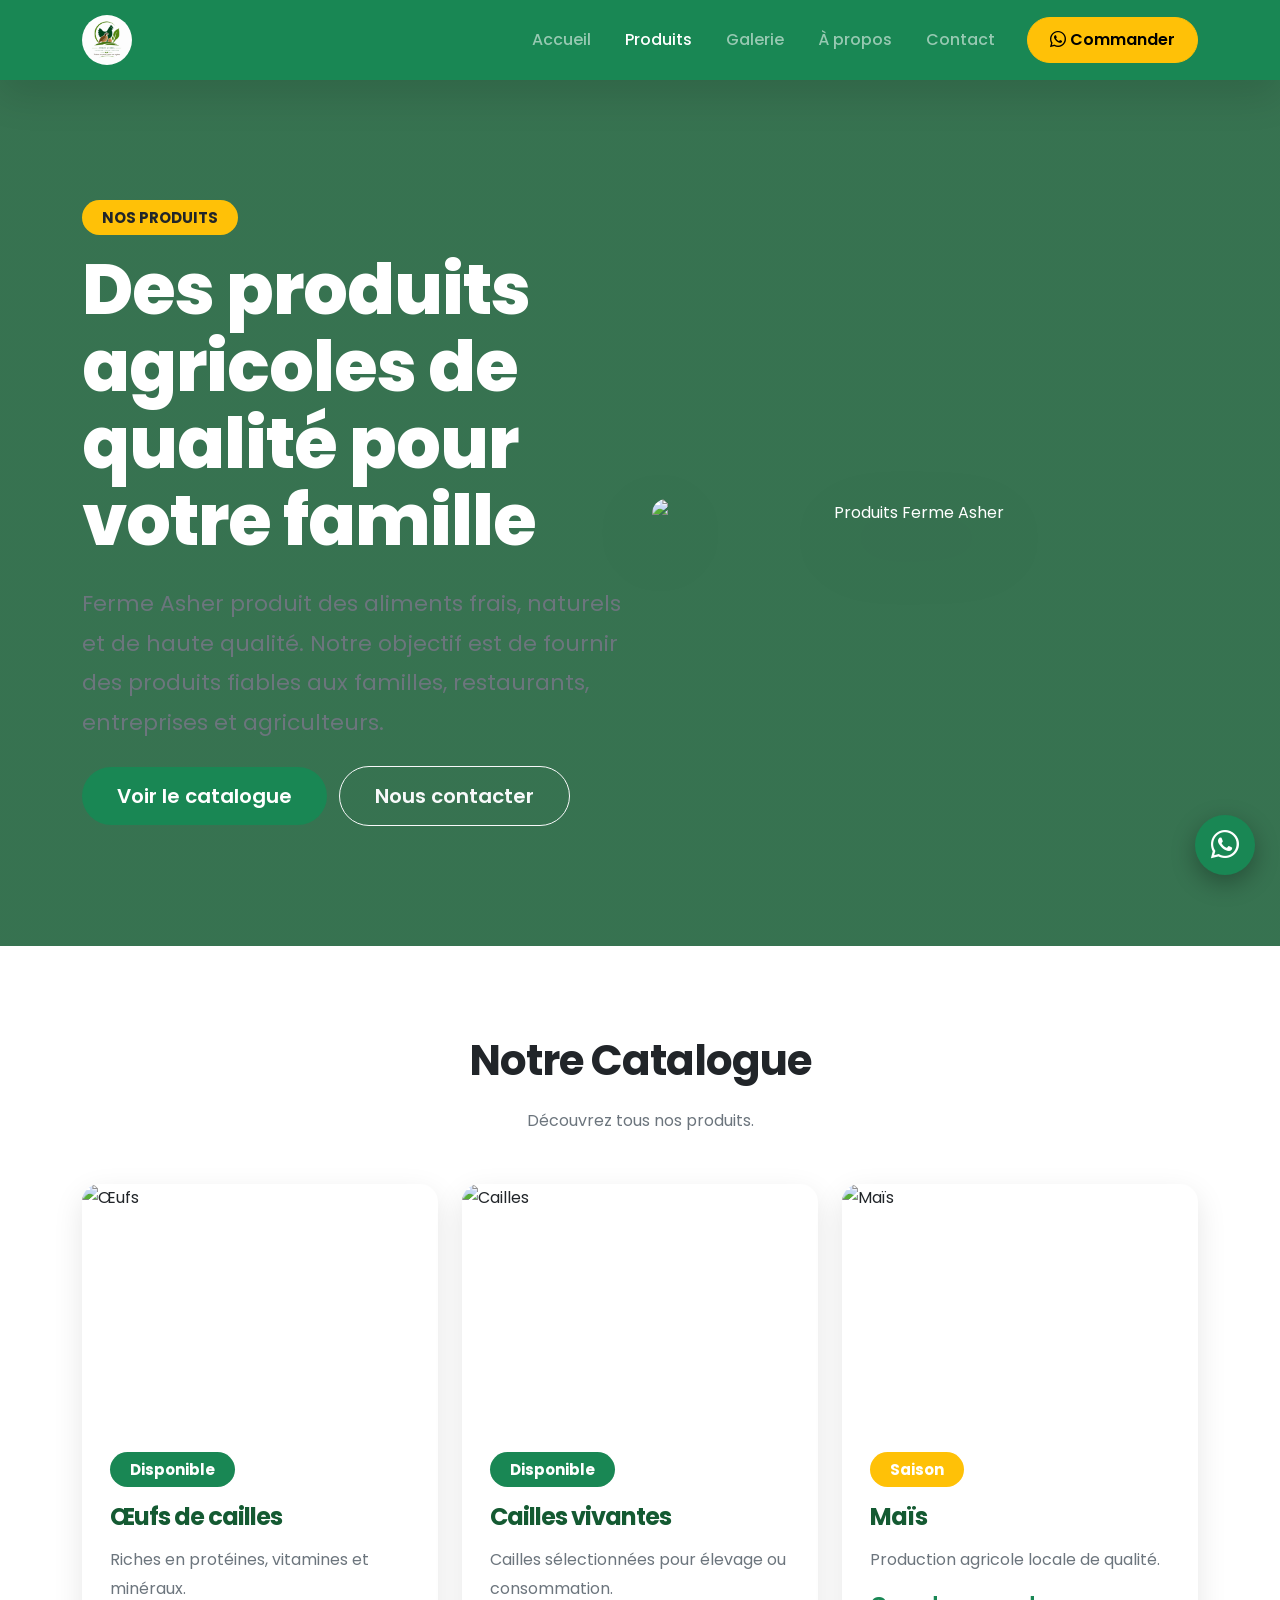
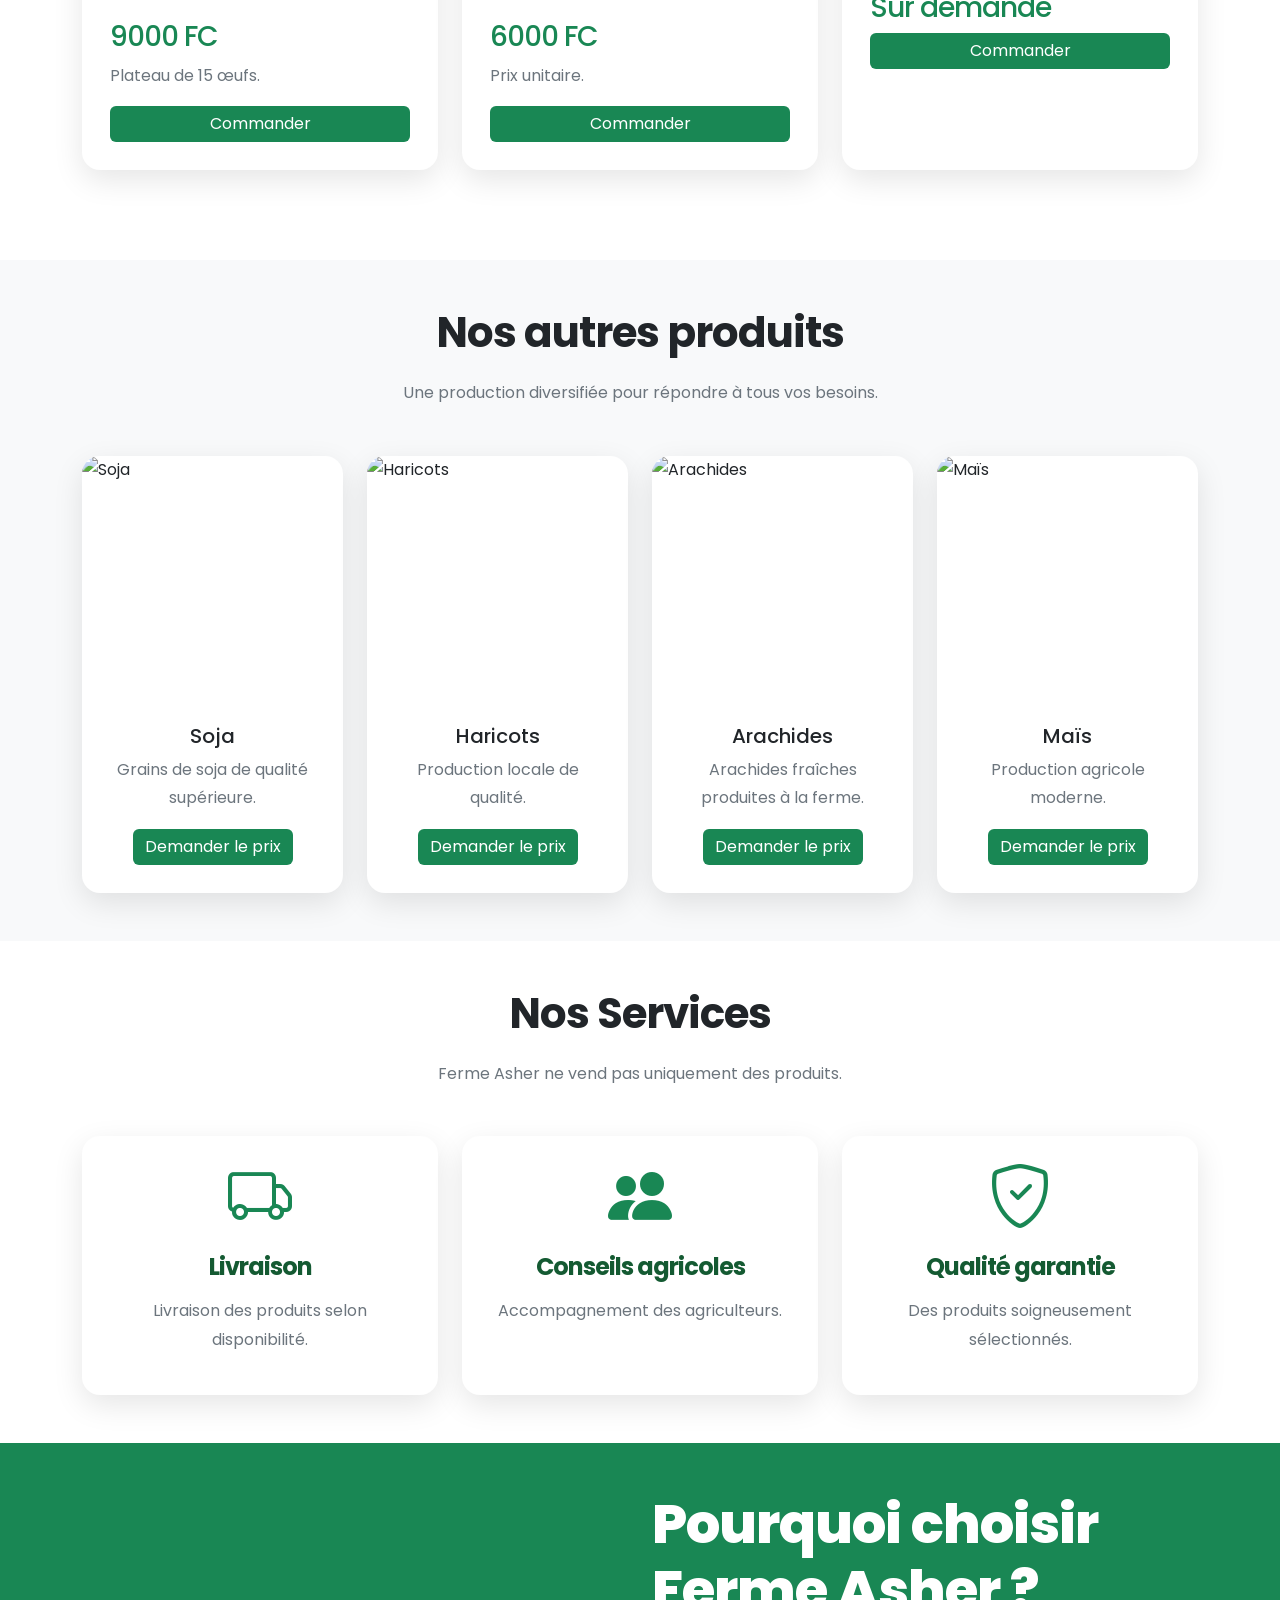
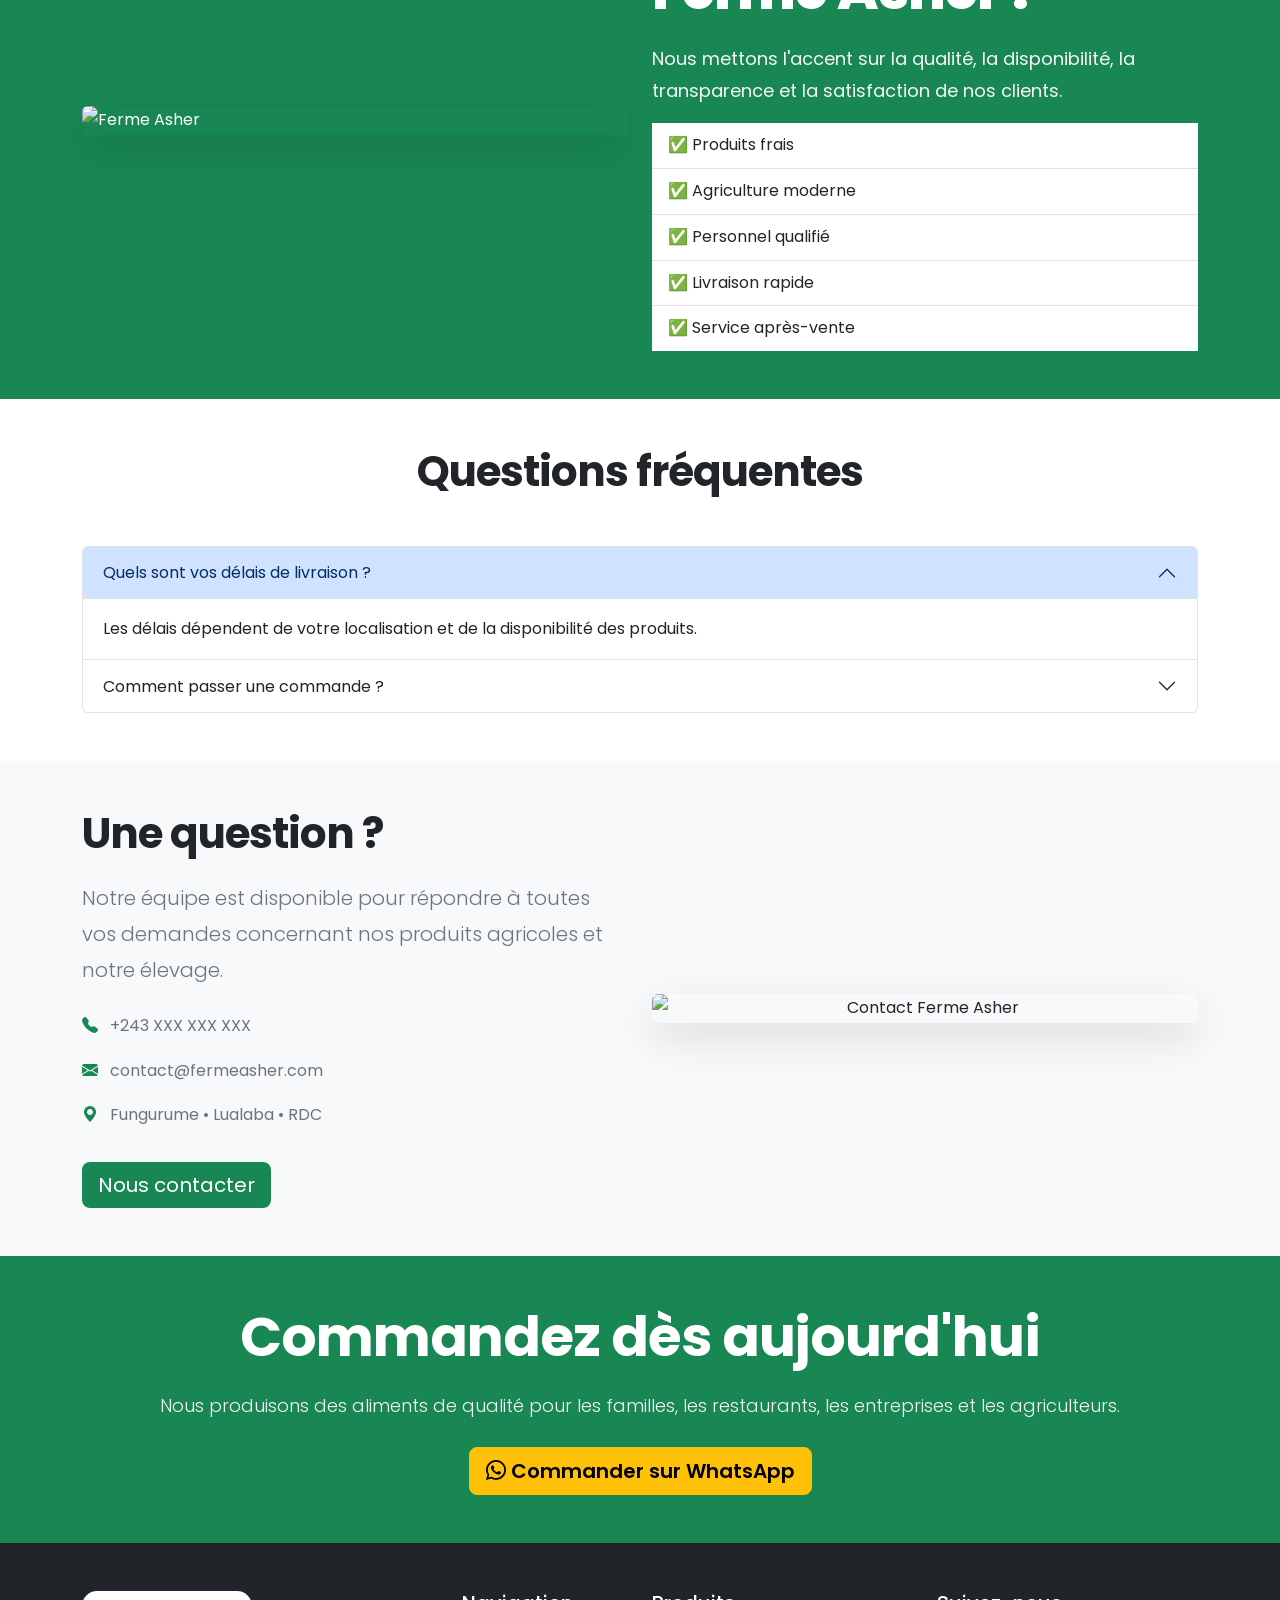
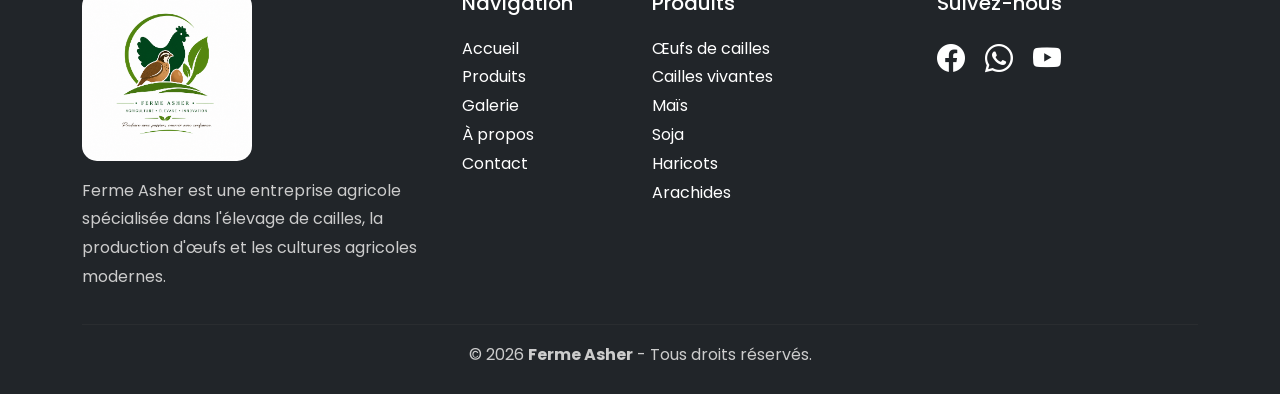
==== products.html @ 0bfde0e0 "Add products.html for Ferme Asher website This file contains the complete HTML structure for the pro" ====
<!DOCTYPE html>
<html lang="fr">

<head>

<meta charset="UTF-8">

<meta name="viewport" content="width=device-width, initial-scale=1.0">

<title>Produits | Ferme Asher</title>

<meta name="description"
content="Découvrez tous les produits de Ferme Asher : œufs de cailles, cailles vivantes, produits agricoles, semences et bien plus.">

<!-- Bootstrap -->

<link href="https://cdn.jsdelivr.net/npm/bootstrap@5.3.7/dist/css/bootstrap.min.css" rel="stylesheet">

<!-- Bootstrap Icons -->

<link rel="stylesheet"
href="https://cdn.jsdelivr.net/npm/bootstrap-icons@1.13.1/font/bootstrap-icons.min.css">

<!-- Google Font -->

<link rel="preconnect" href="https://fonts.googleapis.com">

<link rel="preconnect" href="https://fonts.gstatic.com" crossorigin>

<link href="https://fonts.googleapis.com/css2?family=Poppins:wght@300;400;500;600;700;800&display=swap"
rel="stylesheet">

<link rel="stylesheet"
href="css/style.css">

</head>

<body>

<!-- ================= NAVBAR ================= -->

<nav class="navbar navbar-expand-lg navbar-dark bg-success shadow sticky-top">

<div class="container">

<a class="navbar-brand"
href="index.html">

<img src="images/logo.png"
class="logo-navbar"
alt="Ferme Asher">

</a>

<button
class="navbar-toggler"
type="button"
data-bs-toggle="collapse"
data-bs-target="#navbar">

<span class="navbar-toggler-icon"></span>

</button>

<div
class="collapse navbar-collapse"
id="navbar">

<ul class="navbar-nav ms-auto">

<li class="nav-item">

<a class="nav-link"
href="index.html">

Accueil

</a>

</li>

<li class="nav-item">

<a class="nav-link active"
href="products.html">

Produits

</a>

</li>

<li class="nav-item">

<a class="nav-link"
href="gallery.html">

Galerie

</a>

</li>

<li class="nav-item">

<a class="nav-link"
href="about.html">

À propos

</a>

</li>

<li class="nav-item">

<a class="nav-link"
href="contact.html">

Contact

</a>

</li>

</ul>

<a
href="https://wa.me/243000000000"
class="btn btn-warning ms-lg-4">

<i class="bi bi-whatsapp"></i>

Commander

</a>

</div>

</div>

</nav>

<!-- ================= HERO ================= -->

<section class="hero">

<div class="container">

<div class="row align-items-center">

<div class="col-lg-6">

<span class="badge bg-warning text-dark mb-3">

NOS PRODUITS

</span>

<h1>

Des produits agricoles

de qualité

pour votre famille

</h1>

<p>

Ferme Asher produit des aliments frais,

naturels et de haute qualité.

Notre objectif est de fournir

des produits fiables aux familles,

restaurants,

entreprises

et agriculteurs.

</p>

<div class="mt-4">

<a href="#catalogue"

class="btn btn-success btn-lg">

Voir le catalogue

</a>

<a href="contact.html"

class="btn btn-outline-light btn-lg ms-2">

Nous contacter

</a>

</div>

</div>

<div class="col-lg-6 text-center">

<img

src="images/products-hero.png"

class="img-fluid"

alt="Produits Ferme Asher">

</div>

</div>

</div>

</section>

<!-- ================= CATALOGUE ================= -->

<section id="catalogue">

<div class="container">

<div class="text-center mb-5">

<h2>

Notre Catalogue

</h2>

<p>

Découvrez tous nos produits.

</p>

</div>

<div class="row g-4">

<!-- Produit -->

<div class="col-lg-4">

<div class="card h-100">

<img

src="images/eggs.jpg"

class="card-img-top"

alt="Œufs">

<div class="card-body">

<span class="badge bg-success">

Disponible

</span>

<h4 class="mt-3">

Œufs de cailles

</h4>

<p>

Riches en protéines,

vitamines

et minéraux.

</p>

<h3 class="text-success">

9000 FC

</h3>

<p>

Plateau de 15 œufs.

</p>

<a

href="contact.html"

class="btn btn-success w-100">

Commander

</a>

</div>

</div>

</div>

<!-- Produit -->

<div class="col-lg-4">

<div class="card h-100">

<img

src="images/quails.jpg"

class="card-img-top"

alt="Cailles">

<div class="card-body">

<span class="badge bg-success">

Disponible

</span>

<h4 class="mt-3">

Cailles vivantes

</h4>

<p>

Cailles sélectionnées

pour élevage

ou consommation.

</p>

<h3 class="text-success">

6000 FC

</h3>

<p>

Prix unitaire.

</p>

<a

href="contact.html"

class="btn btn-success w-100">

Commander

</a>

</div>

</div>

</div>

<!-- Produit -->

<div class="col-lg-4">

<div class="card h-100">

<img

src="images/maize.jpg"

class="card-img-top"

alt="Maïs">

<div class="card-body">

<span class="badge bg-warning">

Saison

</span>

<h4 class="mt-3">

Maïs

</h4>

<p>

Production agricole

locale

de qualité.

</p>

<h3 class="text-success">

Sur demande

</h3>

<a

href="contact.html"

class="btn btn-success w-100">

Commander

</a>

</div>

</div>

</div>

</div>

</div>

</section>

<!-- ================= SUITE PARTIE 2 ================= -->
  <!-- ================= AUTRES PRODUITS ================= -->

<section class="py-5 bg-light">

<div class="container">

<div class="text-center mb-5">

<h2>

Nos autres produits

</h2>

<p>

Une production diversifiée pour répondre à tous vos besoins.

</p>

</div>

<div class="row g-4">

<!-- SOJA -->

<div class="col-lg-3 col-md-6">

<div class="card h-100">

<img src="images/soybean.jpg"
class="card-img-top"
alt="Soja">

<div class="card-body text-center">

<h5>Soja</h5>

<p>

Grains de soja de qualité supérieure.

</p>

<a href="contact.html"
class="btn btn-success">

Demander le prix

</a>

</div>

</div>

</div>

<!-- HARICOTS -->

<div class="col-lg-3 col-md-6">

<div class="card h-100">

<img src="images/beans.jpg"
class="card-img-top"
alt="Haricots">

<div class="card-body text-center">

<h5>Haricots</h5>

<p>

Production locale de qualité.

</p>

<a href="contact.html"
class="btn btn-success">

Demander le prix

</a>

</div>

</div>

</div>

<!-- ARACHIDES -->

<div class="col-lg-3 col-md-6">

<div class="card h-100">

<img src="images/groundnuts.jpg"
class="card-img-top"
alt="Arachides">

<div class="card-body text-center">

<h5>

Arachides

</h5>

<p>

Arachides fraîches produites à la ferme.

</p>

<a href="contact.html"
class="btn btn-success">

Demander le prix

</a>

</div>

</div>

</div>

<!-- MAIS -->

<div class="col-lg-3 col-md-6">

<div class="card h-100">

<img src="images/maize.jpg"
class="card-img-top"
alt="Maïs">

<div class="card-body text-center">

<h5>

Maïs

</h5>

<p>

Production agricole moderne.

</p>

<a href="contact.html"
class="btn btn-success">

Demander le prix

</a>

</div>

</div>

</div>

</div>

</div>

</section>

<!-- ================= SERVICES ================= -->

<section class="py-5">

<div class="container">

<div class="text-center mb-5">

<h2>

Nos Services

</h2>

<p>

Ferme Asher ne vend pas uniquement des produits.

</p>

</div>

<div class="row g-4">

<div class="col-lg-4">

<div class="card h-100 text-center p-4">

<i class="bi bi-truck display-3 text-success"></i>

<h4 class="mt-3">

Livraison

</h4>

<p>

Livraison des produits selon disponibilité.

</p>

</div>

</div>

<div class="col-lg-4">

<div class="card h-100 text-center p-4">

<i class="bi bi-people-fill display-3 text-success"></i>

<h4 class="mt-3">

Conseils agricoles

</h4>

<p>

Accompagnement des agriculteurs.

</p>

</div>

</div>

<div class="col-lg-4">

<div class="card h-100 text-center p-4">

<i class="bi bi-shield-check display-3 text-success"></i>

<h4 class="mt-3">

Qualité garantie

</h4>

<p>

Des produits soigneusement sélectionnés.

</p>

</div>

</div>

</div>

</div>

</section>

<!-- ================= POURQUOI NOUS CHOISIR ================= -->

<section class="py-5 bg-success text-white">

<div class="container">

<div class="row align-items-center">

<div class="col-lg-6">

<img src="images/farm.jpg"
class="img-fluid rounded shadow"
alt="Ferme Asher">

</div>

<div class="col-lg-6">

<h2>

Pourquoi choisir Ferme Asher ?

</h2>

<p>

Nous mettons l'accent sur la qualité,
la disponibilité,
la transparence
et la satisfaction de nos clients.

</p>

<ul class="list-group list-group-flush">

<li class="list-group-item">

✅ Produits frais

</li>

<li class="list-group-item">

✅ Agriculture moderne

</li>

<li class="list-group-item">

✅ Personnel qualifié

</li>

<li class="list-group-item">

✅ Livraison rapide

</li>

<li class="list-group-item">

✅ Service après-vente

</li>

</ul>

</div>

</div>

</div>

</section>

<!-- ================= FAQ ================= -->

<section class="py-5">

<div class="container">

<div class="text-center mb-5">

<h2>

Questions fréquentes

</h2>

</div>

<div class="accordion"
id="faq">

<div class="accordion-item">

<h2 class="accordion-header">

<button class="accordion-button"

data-bs-toggle="collapse"

data-bs-target="#faq1">

Quels sont vos délais de livraison ?

</button>

</h2>

<div id="faq1"

class="accordion-collapse collapse show"

data-bs-parent="#faq">

<div class="accordion-body">

Les délais dépendent de votre localisation et de la disponibilité des produits.

</div>

</div>

</div>

<div class="accordion-item">

<h2 class="accordion-header">

<button class="accordion-button collapsed"

data-bs-toggle="collapse"

data-bs-target="#faq2">

Comment passer une commande ?

</button>

</h2>

<div id="faq2"

class="accordion-collapse collapse"

data-bs-parent="#faq">

<div class="accordion-body">

Vous pouvez commander via WhatsApp ou la page Contact.

</div>

</div>

</div>

</div>

</div>

</section>

<!-- ================= SUITE PARTIE 3 ================= -->
  <!-- ================= CONTACT RAPIDE ================= -->

<section class="py-5 bg-light">

<div class="container">

<div class="row align-items-center">

<div class="col-lg-6">

<h2 class="fw-bold">

Une question ?

</h2>

<p class="lead">

Notre équipe est disponible pour répondre à toutes vos demandes concernant nos produits agricoles et notre élevage.

</p>

<div class="mt-4">

<p>

<i class="bi bi-telephone-fill text-success me-2"></i>

+243 XXX XXX XXX

</p>

<p>

<i class="bi bi-envelope-fill text-success me-2"></i>

contact@fermeasher.com

</p>

<p>

<i class="bi bi-geo-alt-fill text-success me-2"></i>

Fungurume • Lualaba • RDC

</p>

</div>

<a href="contact.html"

class="btn btn-success btn-lg mt-3">

Nous contacter

</a>

</div>

<div class="col-lg-6 text-center">

<img src="images/contact.jpg"

class="img-fluid rounded shadow"

alt="Contact Ferme Asher">

</div>

</div>

</div>

</section>

<!-- ================= APPEL A L'ACTION ================= -->

<section class="py-5 text-center bg-success text-white">

<div class="container">

<h2 class="display-5 fw-bold">

Commandez dès aujourd'hui

</h2>

<p class="lead mt-3">

Nous produisons des aliments de qualité pour les familles,
les restaurants,
les entreprises
et les agriculteurs.

</p>

<div class="mt-4">

<a href="https://wa.me/243000000000"

class="btn btn-warning btn-lg">

<i class="bi bi-whatsapp"></i>

Commander sur WhatsApp

</a>

</div>

</div>

</section>

<!-- ================= FOOTER ================= -->

<footer class="bg-dark text-white pt-5 pb-4">

<div class="container">

<div class="row">

<div class="col-lg-4">

<img src="images/logo.png"

class="logo-navbar mb-3"

alt="Ferme Asher">

<p>

Ferme Asher est une entreprise agricole spécialisée dans l'élevage de cailles, la production d'œufs et les cultures agricoles modernes.

</p>

</div>

<div class="col-lg-2">

<h5>

Navigation

</h5>

<ul class="list-unstyled">

<li><a href="index.html" class="text-white text-decoration-none">Accueil</a></li>

<li><a href="products.html" class="text-white text-decoration-none">Produits</a></li>

<li><a href="gallery.html" class="text-white text-decoration-none">Galerie</a></li>

<li><a href="about.html" class="text-white text-decoration-none">À propos</a></li>

<li><a href="contact.html" class="text-white text-decoration-none">Contact</a></li>

</ul>

</div>

<div class="col-lg-3">

<h5>

Produits

</h5>

<ul class="list-unstyled">

<li>Œufs de cailles</li>

<li>Cailles vivantes</li>

<li>Maïs</li>

<li>Soja</li>

<li>Haricots</li>

<li>Arachides</li>

</ul>

</div>

<div class="col-lg-3">

<h5>

Suivez-nous

</h5>

<div class="mt-3">

<a href="#" class="text-white me-3">

<i class="bi bi-facebook fs-3"></i>

</a>

<a href="#" class="text-white me-3">

<i class="bi bi-whatsapp fs-3"></i>

</a>

<a href="#" class="text-white">

<i class="bi bi-youtube fs-3"></i>

</a>

</div>

</div>

</div>

<hr>

<div class="text-center">

<p class="mb-0">

© 2026 <strong>Ferme Asher</strong> - Tous droits réservés.

</p>

</div>

</div>

</footer>

<!-- ================= BOUTON WHATSAPP ================= -->

<a href="https://wa.me/243000000000"

class="btn btn-success rounded-circle position-fixed"

style="bottom:25px;
right:25px;
width:60px;
height:60px;
display:flex;
align-items:center;
justify-content:center;
z-index:999;">

<i class="bi bi-whatsapp fs-3"></i>

</a>

<!-- Bootstrap -->

<script src="https://cdn.jsdelivr.net/npm/bootstrap@5.3.7/dist/js/bootstrap.bundle.min.js"></script>

<!-- JavaScript -->

<script src="js/app.js"></script>

</body>

</html>
---- css/style.css ----
/*==================================================
                FERME ASER
                STYLE.CSS
==================================================*/

/* GOOGLE FONT */

@import url('https://fonts.googleapis.com/css2?family=Poppins:wght@300;400;500;600;700;800&display=swap');

/*==================================================
                VARIABLES
==================================================*/

:root{

    --primary:#198754;
    --secondary:#145A32;
    --accent:#FFC107;
    --light:#F8F9FA;
    --white:#ffffff;
    --dark:#212529;
    --gray:#6c757d;

    --shadow:0 10px 30px rgba(0,0,0,.10);

    --radius:18px;

}

/*==================================================
                RESET
==================================================*/

*{

    margin:0;
    padding:0;
    box-sizing:border-box;

}

html{

    scroll-behavior:smooth;

}

body{

    font-family:'Poppins',sans-serif;
    background:#fff;
    color:var(--dark);

    line-height:1.8;

}

/*==================================================
                LINKS
==================================================*/

a{

    text-decoration:none;

    transition:.3s;

}

img{

    max-width:100%;

    display:block;

}

/*==================================================
                NAVBAR
==================================================*/

.navbar{

    padding:18px 0;

    transition:.4s;

}

.navbar-brand{

    font-size:34px;

    font-weight:700;

}

.nav-link{

    margin-left:18px;

    font-weight:500;

}

.nav-link:hover{

    color:var(--accent)!important;

}

.navbar .btn{

    border-radius:30px;

    padding:10px 22px;

}

/*==================================================
                HERO
==================================================*/

.hero{

    background:

    linear-gradient(

    rgba(20,90,50,.85),

    rgba(20,90,50,.85)

    ),

    url("../images/hero-bg.jpg");

    background-size:cover;

    background-position:center;

    color:#fff;

    padding:120px 0;

}

.hero h1{

    font-size:70px;

    font-weight:800;

    line-height:1.1;

}

.hero p{

    font-size:22px;

    margin-top:25px;

}

.hero .btn{

    padding:14px 35px;

    border-radius:35px;

    font-weight:600;

}

.hero img{

    animation:float 5s infinite ease-in-out;

}

@keyframes float{

    0%{

        transform:translateY(0px);

    }

    50%{

        transform:translateY(-15px);

    }

    100%{

        transform:translateY(0px);

    }

}

/*==================================================
            SECTION TITLE
==================================================*/

section{

    padding:90px 0;

}

section h2{

    font-size:42px;

    font-weight:700;

    margin-bottom:20px;

}

section p{

    color:var(--gray);

}
/*==================================================
                CARDS
==================================================*/

.card{

    border:none;

    border-radius:var(--radius);

    overflow:hidden;

    transition:.35s ease;

    box-shadow:var(--shadow);

    background:#fff;

}

.card:hover{

    transform:translateY(-10px);

    box-shadow:0 20px 40px rgba(0,0,0,.15);

}

.card img{

    height:240px;

    object-fit:cover;

}

.card-body{

    padding:28px;

}

.card h4{

    font-weight:700;

    margin-bottom:15px;

    color:var(--secondary);

}

/*==================================================
                ACTIVITES
==================================================*/

.bi{

    transition:.4s;

}

.card:hover .bi{

    transform:scale(1.20);

    color:var(--accent);

}

/*==================================================
                BUTTONS
==================================================*/

.btn{

    transition:.3s;

}

.btn-success{

    background:var(--primary);

    border:none;

}

.btn-success:hover{

    background:var(--secondary);

    transform:translateY(-3px);

}

.btn-warning{

    font-weight:600;

}

.btn-warning:hover{

    transform:translateY(-3px);

}

/*==================================================
                ABOUT
==================================================*/

section img{

    border-radius:20px;

}

section img:hover{

    transform:scale(1.02);

    transition:.4s;

}

/*==================================================
            STATISTIQUES
==================================================*/

.bg-success h2{

    color:#fff;

    font-weight:800;

    font-size:55px;

}

.bg-success p{

    color:#f5f5f5;

    font-size:18px;

}

/*==================================================
                GALLERY
==================================================*/

.gallery img,

.img-fluid.rounded.shadow{

    transition:.4s;

    cursor:pointer;

}

.gallery img:hover,

.img-fluid.rounded.shadow:hover{

    transform:scale(1.05);

    box-shadow:0 20px 40px rgba(0,0,0,.20);

}

/*==================================================
            TESTIMONIALS
==================================================*/

.text-warning{

    font-size:22px;

}

.card p{

    font-size:16px;

}

/*==================================================
                CONTACT
==================================================*/

.bi-telephone-fill,

.bi-envelope-fill,

.bi-geo-alt-fill{

    margin-right:10px;

}

.contact-info p{

    margin-bottom:18px;

}

/*==================================================
                FOOTER
==================================================*/

footer{

    background:#111;

}

footer h3,

footer h5{

    color:#fff;

    margin-bottom:20px;

}

footer p{

    color:#cccccc;

}

footer a{

    color:#dddddd;

}

footer a:hover{

    color:var(--accent);

}

footer hr{

    border-color:#444;

}

/*==================================================
            WHATSAPP FLOAT
==================================================*/

.position-fixed{

    box-shadow:0 8px 25px rgba(0,0,0,.30);

    transition:.3s;

}

.position-fixed:hover{

    transform:scale(1.12);

}
/*==================================================
            RESPONSIVE DESIGN
==================================================*/

@media (max-width:991px){

.hero{

padding:80px 0;
text-align:center;

}

.hero h1{

font-size:48px;

}

.hero p{

font-size:18px;

}

.hero img{

margin-top:40px;

max-width:80%;

}

.navbar-brand{

font-size:28px;

}

section{

padding:70px 0;

}

section h2{

font-size:34px;

}

}

@media (max-width:768px){

.hero{

padding:60px 0;

}

.hero h1{

font-size:38px;

}

.hero p{

font-size:17px;

}

.hero .btn{

width:100%;
margin-bottom:15px;

}

.card{

margin-bottom:25px;

}

section h2{

font-size:30px;

}

.navbar{

padding:12px 0;

}

}

@media (max-width:576px){

.hero h1{

font-size:30px;

}

.hero p{

font-size:16px;

}

.display-4{

font-size:40px;

}

section{

padding:55px 0;

}

footer{

text-align:center;

}

}

/*==================================================
            HERO IMAGE
==================================================*/

.hero img{

max-width:95%;

filter:drop-shadow(0 25px 35px rgba(0,0,0,.35));

}

/*==================================================
            BADGE
==================================================*/

.badge{

font-size:15px;

padding:10px 20px;

border-radius:50px;

}

/*==================================================
            TITLE EFFECT
==================================================*/

h1,h2,h3,h4{

letter-spacing:-1px;

}

/*==================================================
            HOVER EFFECTS
==================================================*/

.card,
.btn,
img,
.nav-link{

transition:all .35s ease;

}

/*==================================================
            SHADOWS
==================================================*/

.shadow{

box-shadow:0 15px 40px rgba(0,0,0,.12)!important;

}

/*==================================================
            ANIMATIONS
==================================================*/

.fade-up{

animation:fadeUp 1s ease;

}

@keyframes fadeUp{

0%{

opacity:0;

transform:translateY(40px);

}

100%{

opacity:1;

transform:translateY(0);

}

}

.zoom{

animation:zoom 1s ease;

}

@keyframes zoom{

0%{

transform:scale(.85);

opacity:0;

}

100%{

transform:scale(1);

opacity:1;

}

}

/*==================================================
            SCROLLBAR
==================================================*/

::-webkit-scrollbar{

width:10px;

}

::-webkit-scrollbar-track{

background:#f3f3f3;

}

::-webkit-scrollbar-thumb{

background:#198754;

border-radius:20px;

}

::-webkit-scrollbar-thumb:hover{

background:#145A32;

}

/*==================================================
            FOOTER
==================================================*/

footer{

margin-top:0;

}

footer i{

font-size:24px;

transition:.3s;

}

footer i:hover{

color:#FFC107;

transform:translateY(-4px);

}

/*==================================================
            GALLERY
==================================================*/

img{

border-radius:15px;

}

/*==================================================
            SECTION BACKGROUND
==================================================*/

.bg-light{

background:#f8f9fa!important;

}

/*==================================================
            TEXT
==================================================*/

.text-success{

color:#198754!important;

}

/*==================================================
            FINAL
==================================================*/

body{

overflow-x:hidden;

}
.navbar-brand img{

    width:50px;

    height:50px;

    object-fit:contain;

    border-radius:50%;

}

.navbar-brand{

    font-size:30px;

    font-weight:700;

}
.logo-navbar{

    width:170px;

    height:auto;

    object-fit:contain;

    transition:.3s;

}

.logo-navbar:hover{

    transform:scale(1.05);

}

.navbar{

    padding:10px 0;

}
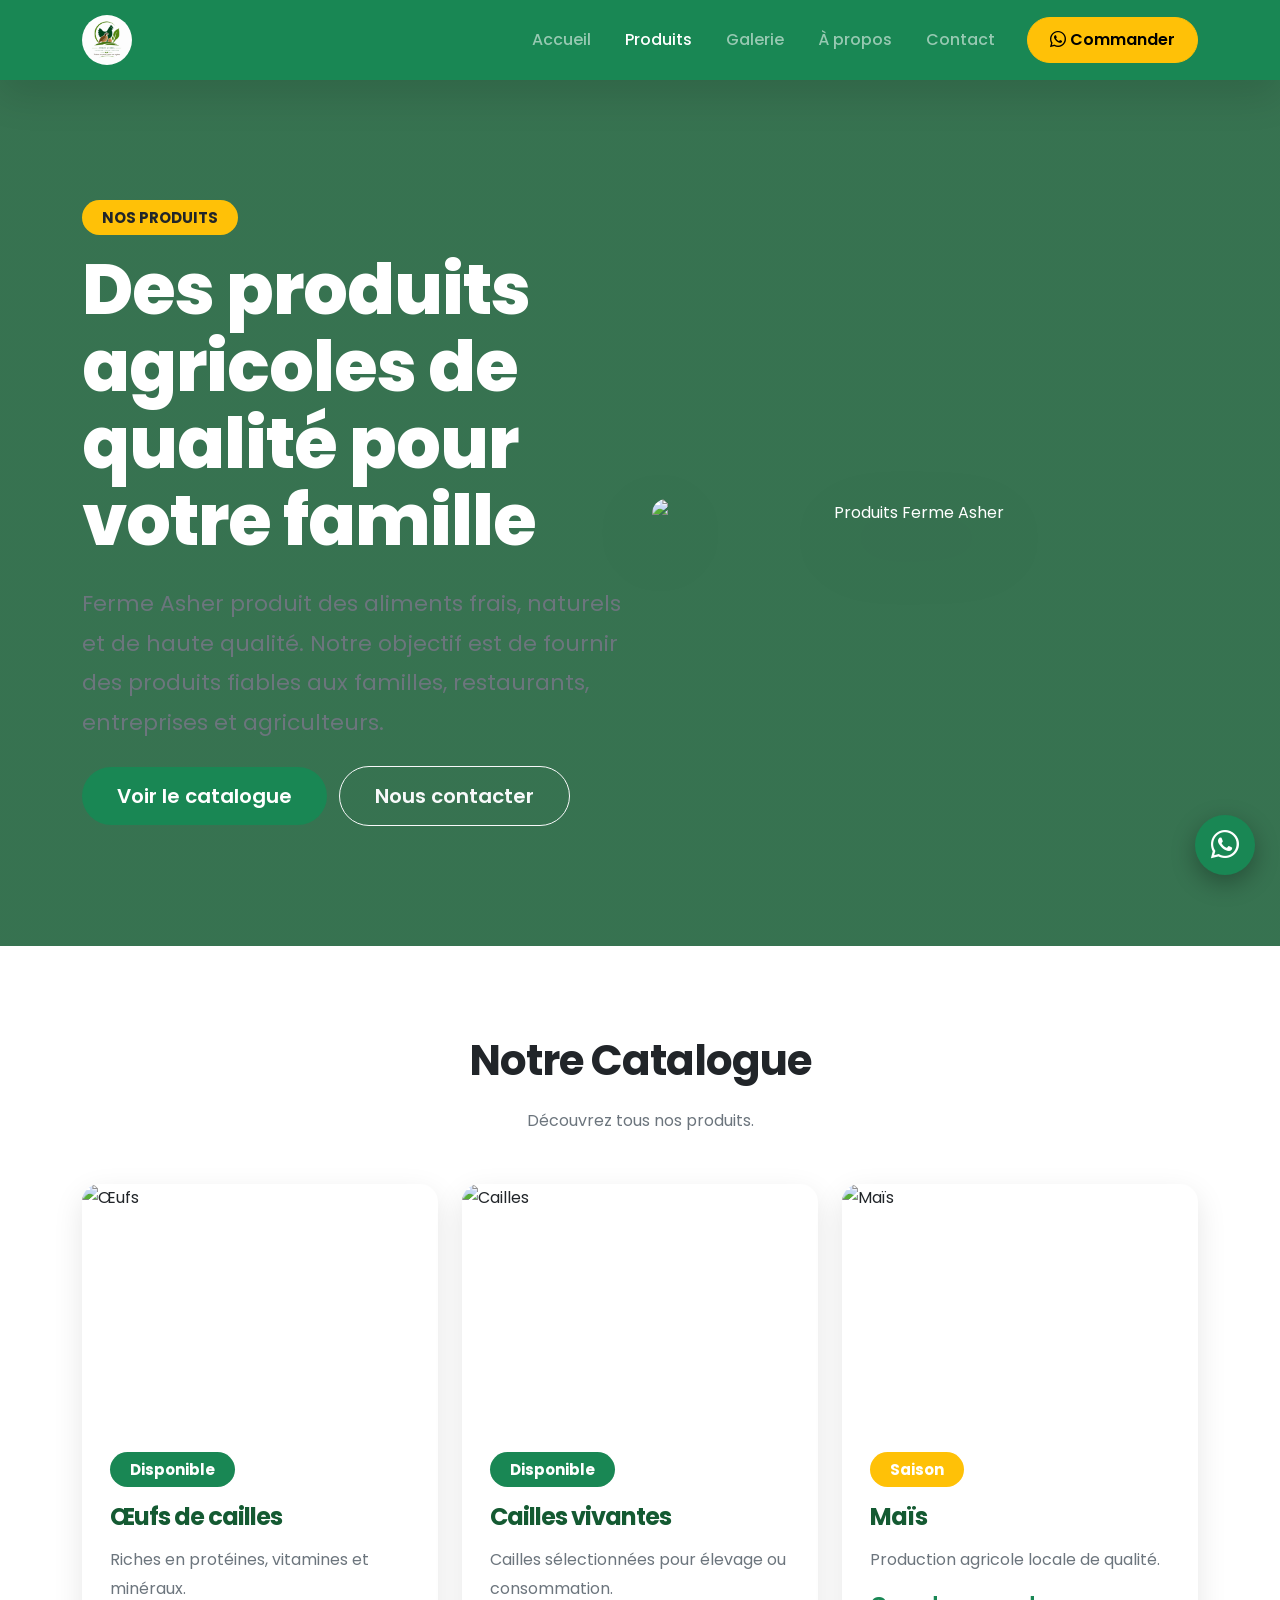
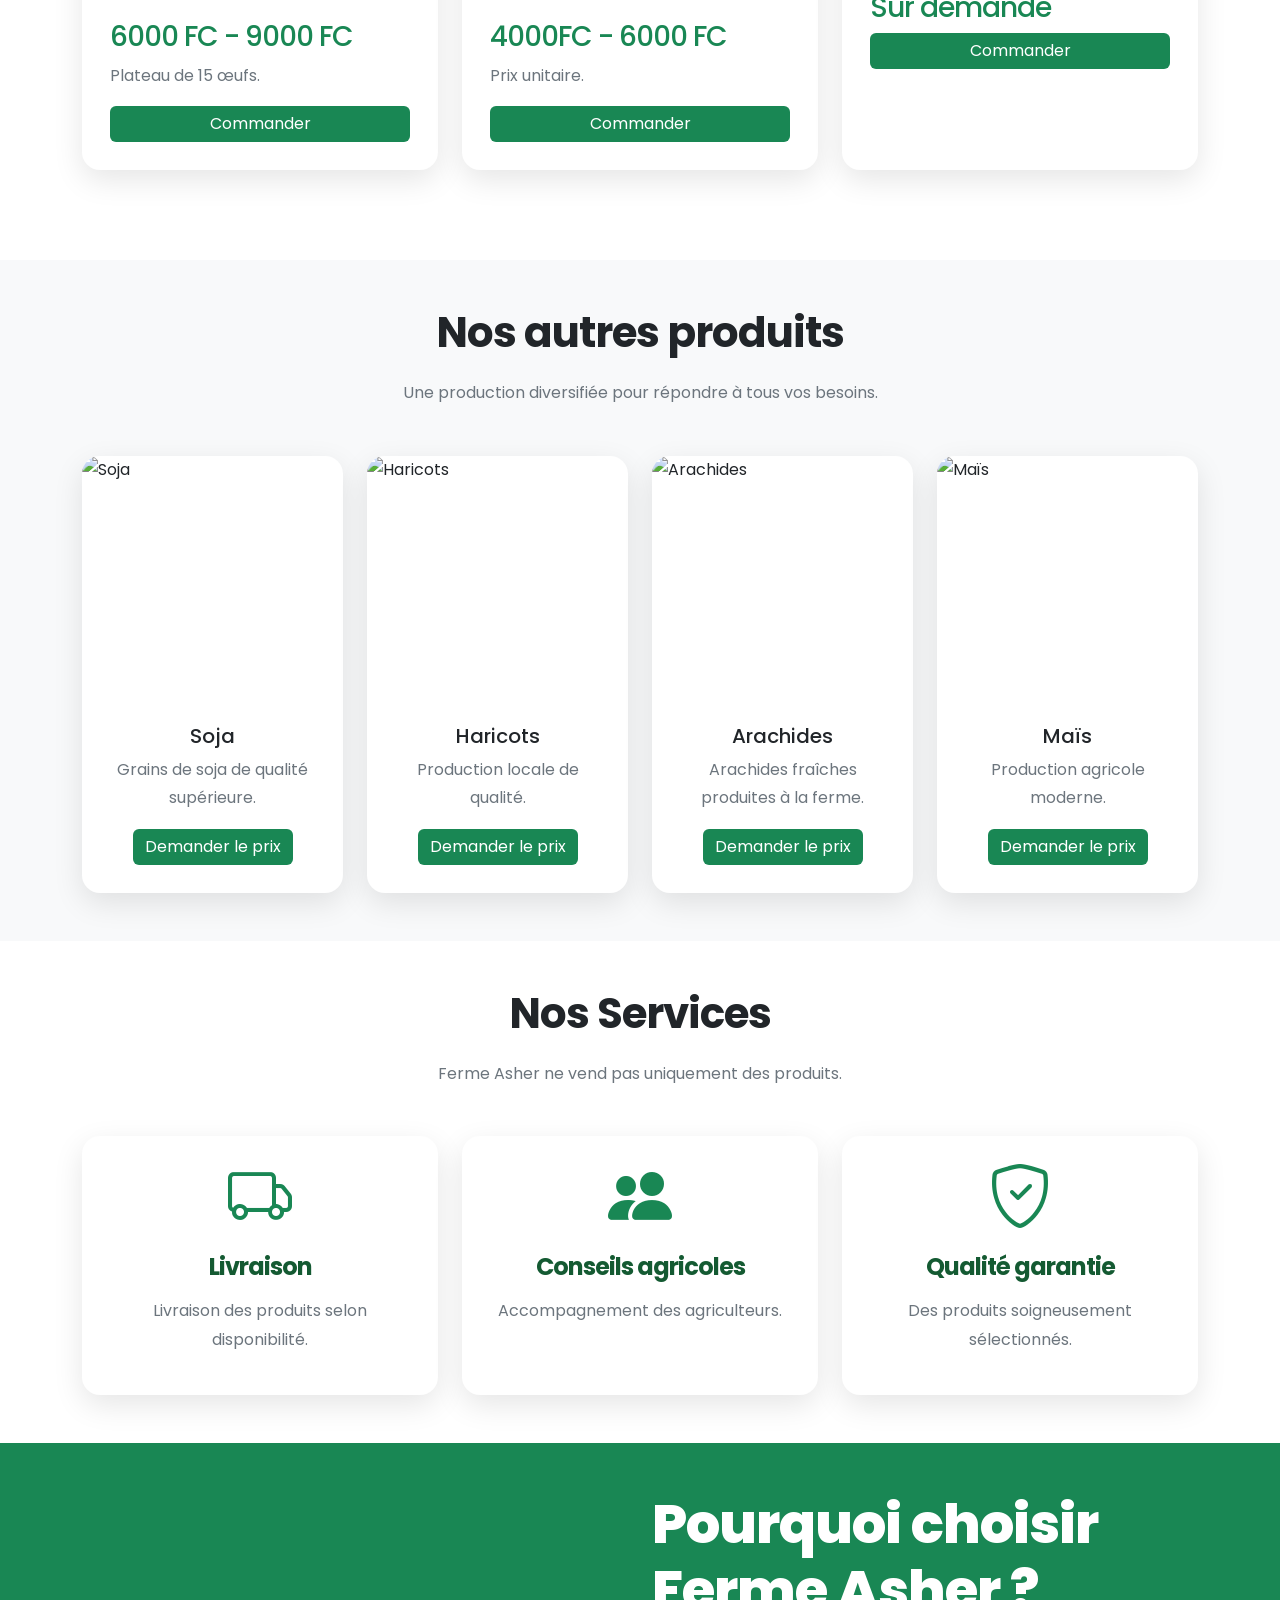
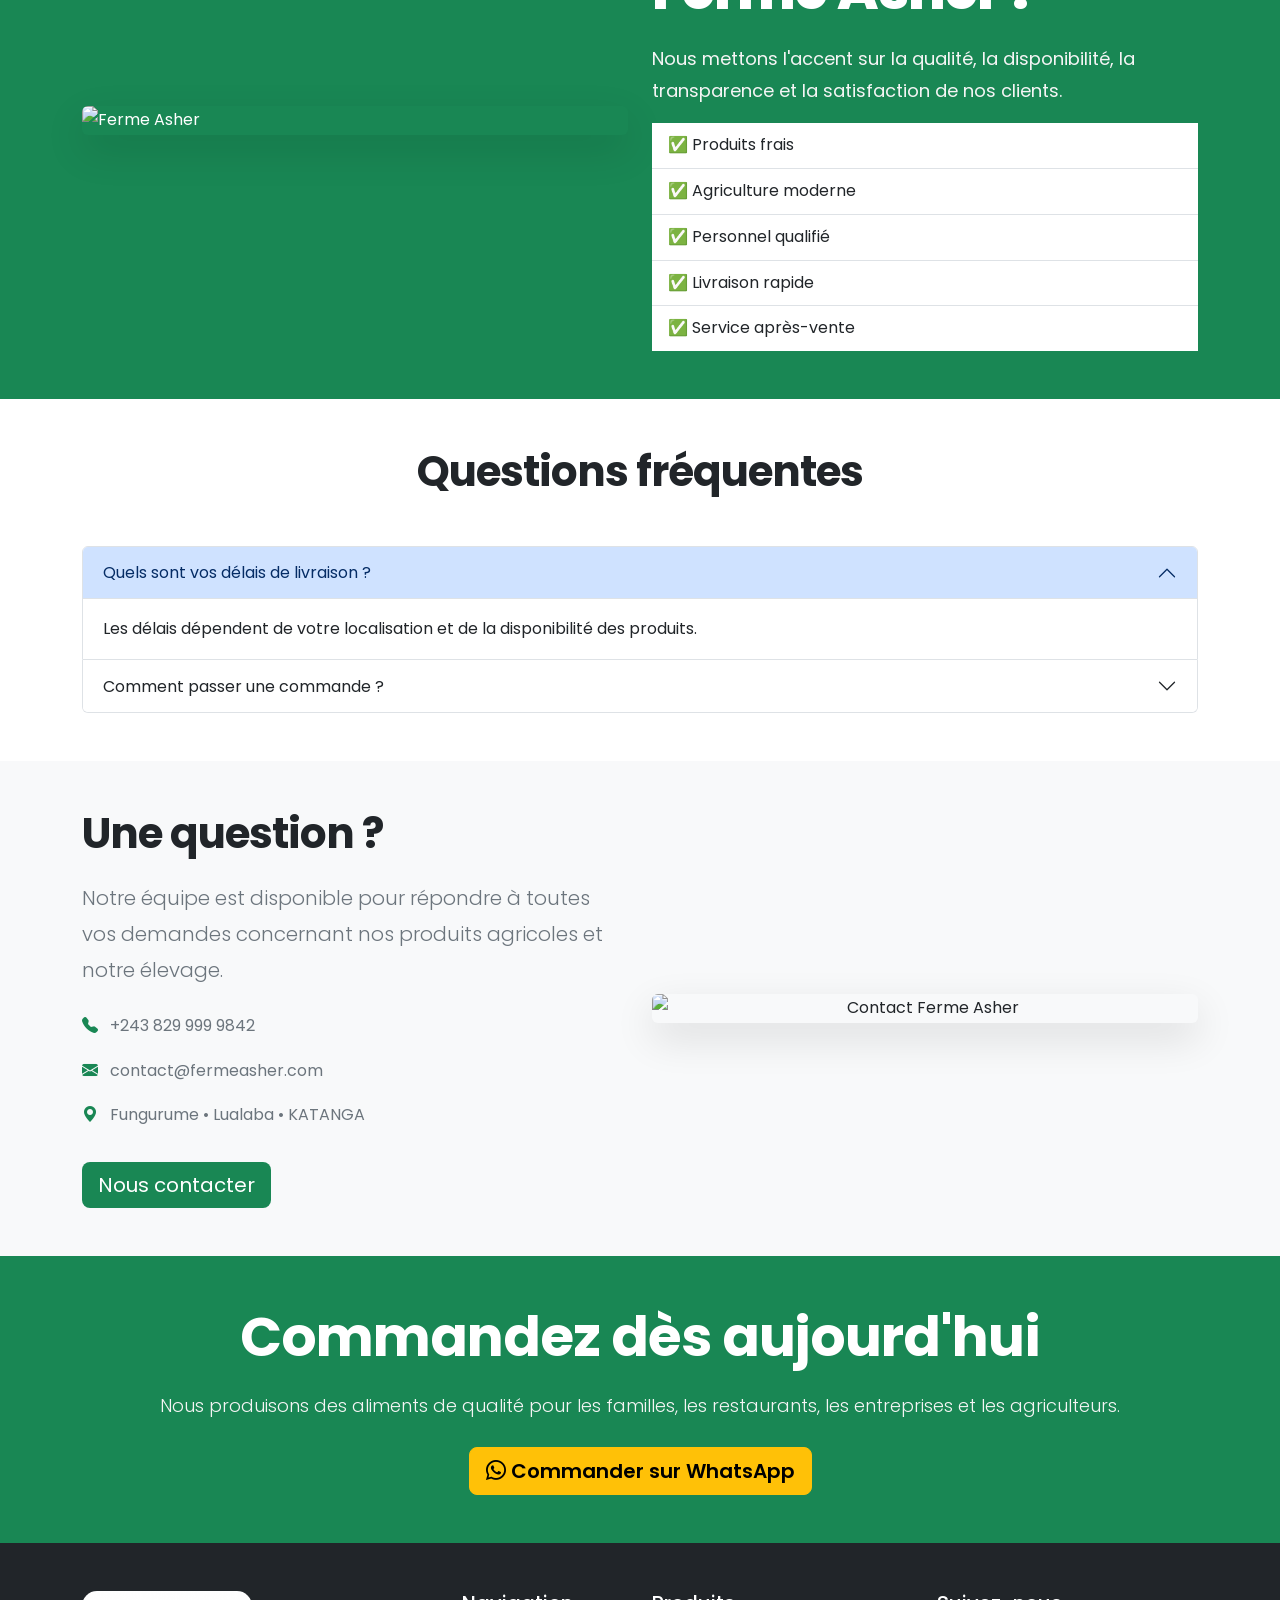
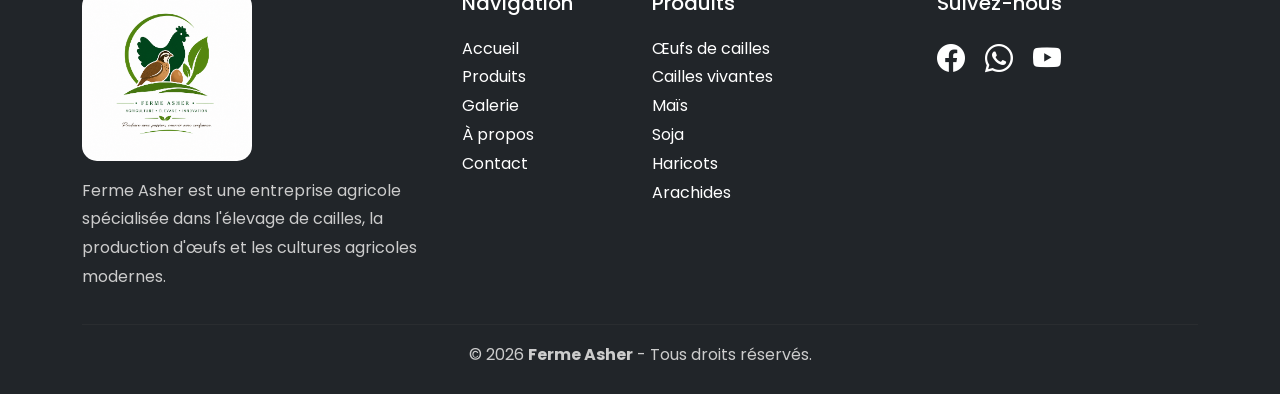
==== commit d2d461be: "Update print statement from 'Hello' to 'Goodbye'" ====
--- a/products.html
+++ b/products.html
@@ -126,7 +126,7 @@
 </ul>
 
 <a
-href="https://wa.me/243000000000"
+href="https://wa.me/243829999842"
 class="btn btn-warning ms-lg-4">
 
 <i class="bi bi-whatsapp"></i>
@@ -289,7 +289,7 @@
 
 <h3 class="text-success">
 
-9000 FC
+6000 FC - 9000 FC
 
 </h3>
 
@@ -355,7 +355,7 @@
 
 <h3 class="text-success">
 
-6000 FC
+4000FC - 6000 FC
 
 </h3>
 
@@ -907,7 +907,7 @@
 
 <i class="bi bi-telephone-fill text-success me-2"></i>
 
-+243 XXX XXX XXX
++243 829 999 9842
 
 </p>
 
@@ -923,7 +923,7 @@
 
 <i class="bi bi-geo-alt-fill text-success me-2"></i>
 
-Fungurume • Lualaba • RDC
+Fungurume • Lualaba • KATANGA
 
 </p>
 
@@ -978,7 +978,7 @@
 
 <div class="mt-4">
 
-<a href="https://wa.me/243000000000"
+<a href="https://wa.me/243829999842"
 
 class="btn btn-warning btn-lg">
 
@@ -1120,7 +1120,7 @@
 
 <!-- ================= BOUTON WHATSAPP ================= -->
 
-<a href="https://wa.me/243000000000"
+<a href="https://wa.me/243829999842"
 
 class="btn btn-success rounded-circle position-fixed"
 
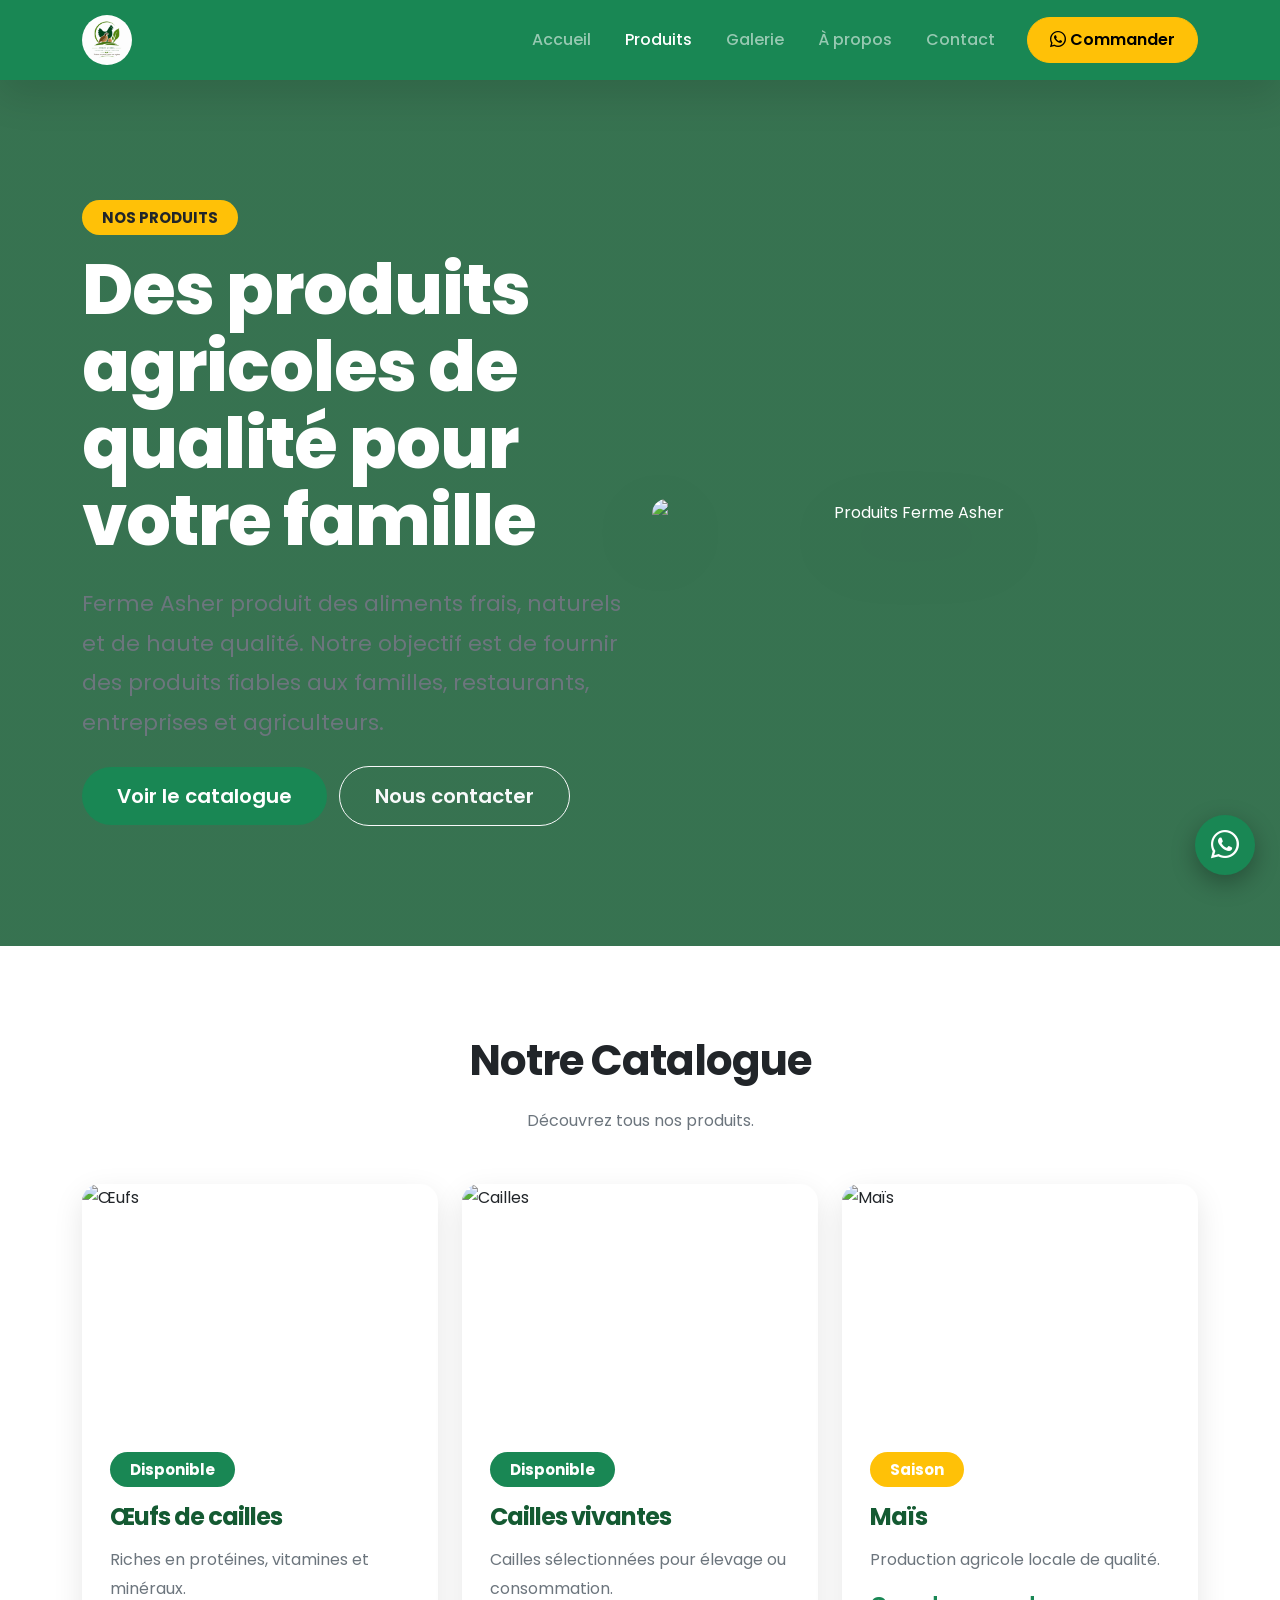
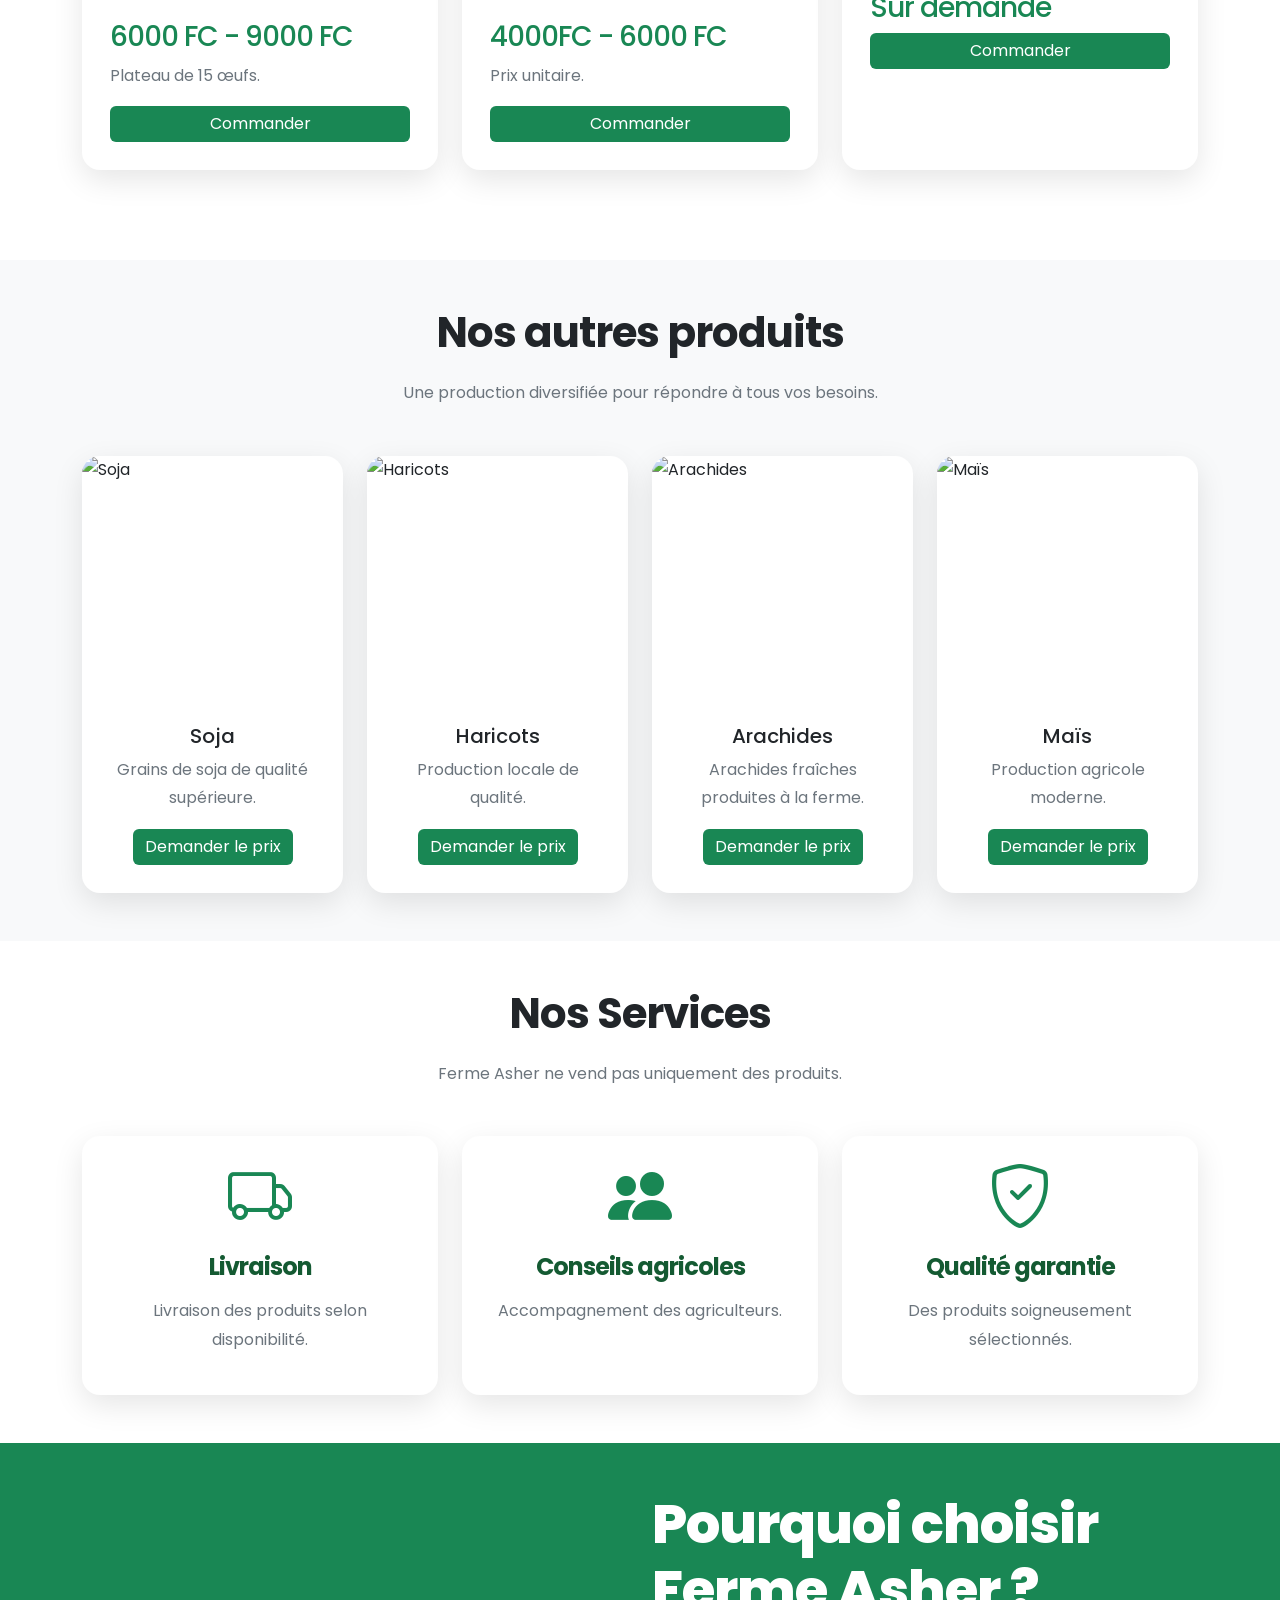
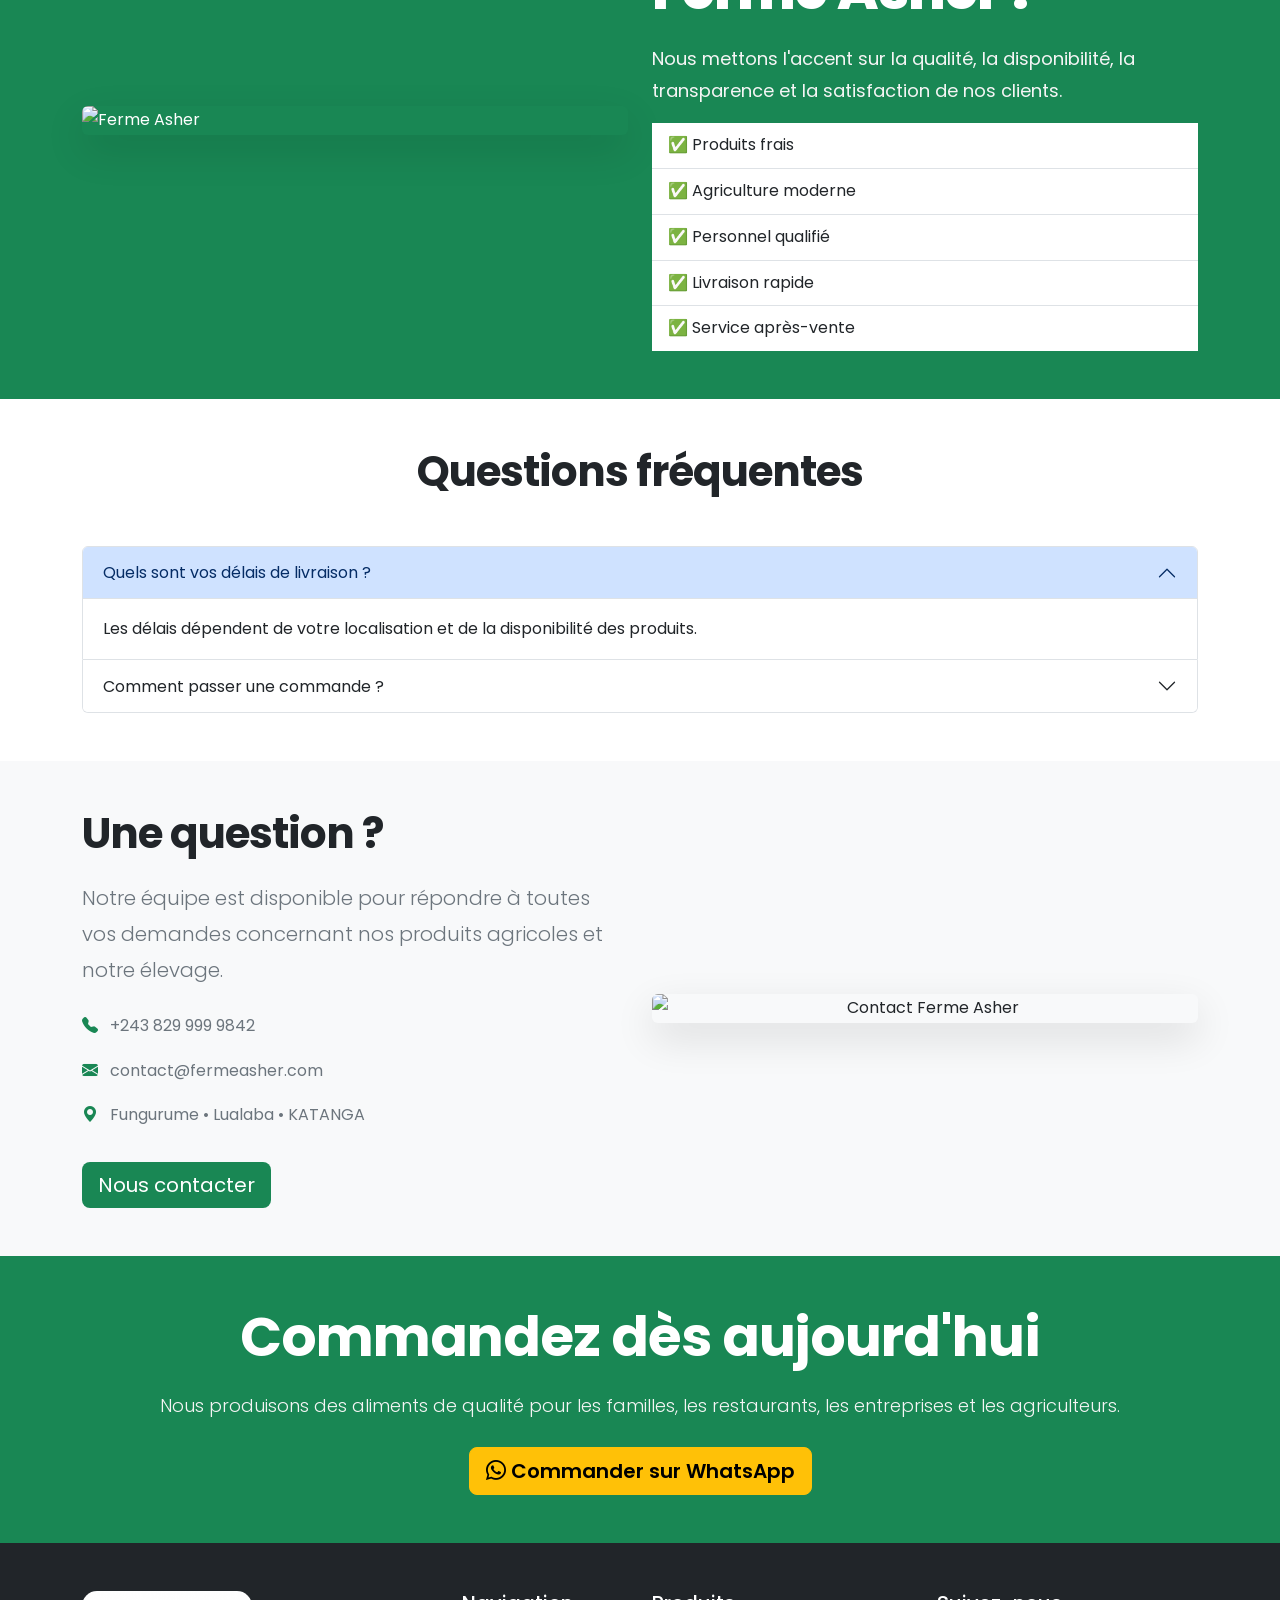
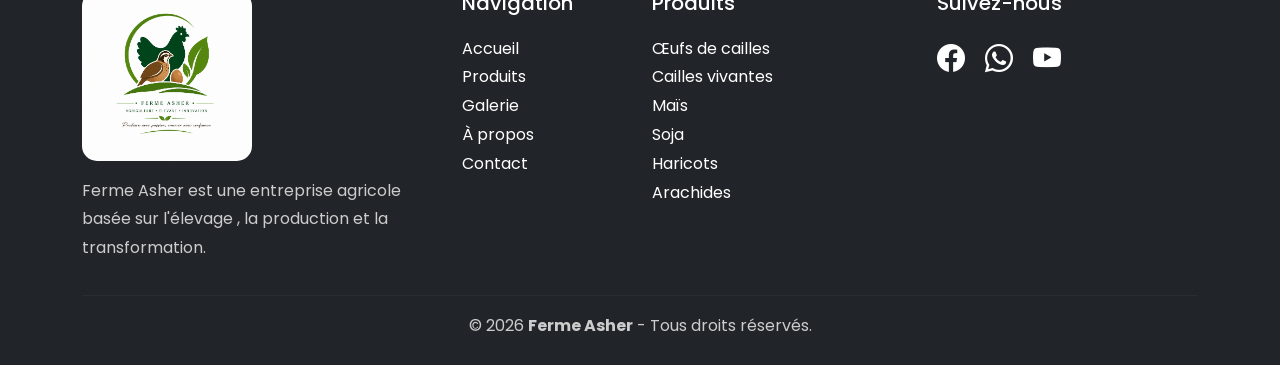
==== commit dc9758ed: "Update print statement from 'Hello' to 'Goodbye'" ====
--- a/products.html
+++ b/products.html
@@ -1012,7 +1012,7 @@
 
 <p>
 
-Ferme Asher est une entreprise agricole spécialisée dans l'élevage de cailles, la production d'œufs et les cultures agricoles modernes.
+Ferme Asher est une entreprise agricole basée sur l'élevage , la production et la transformation.
 
 </p>
 
